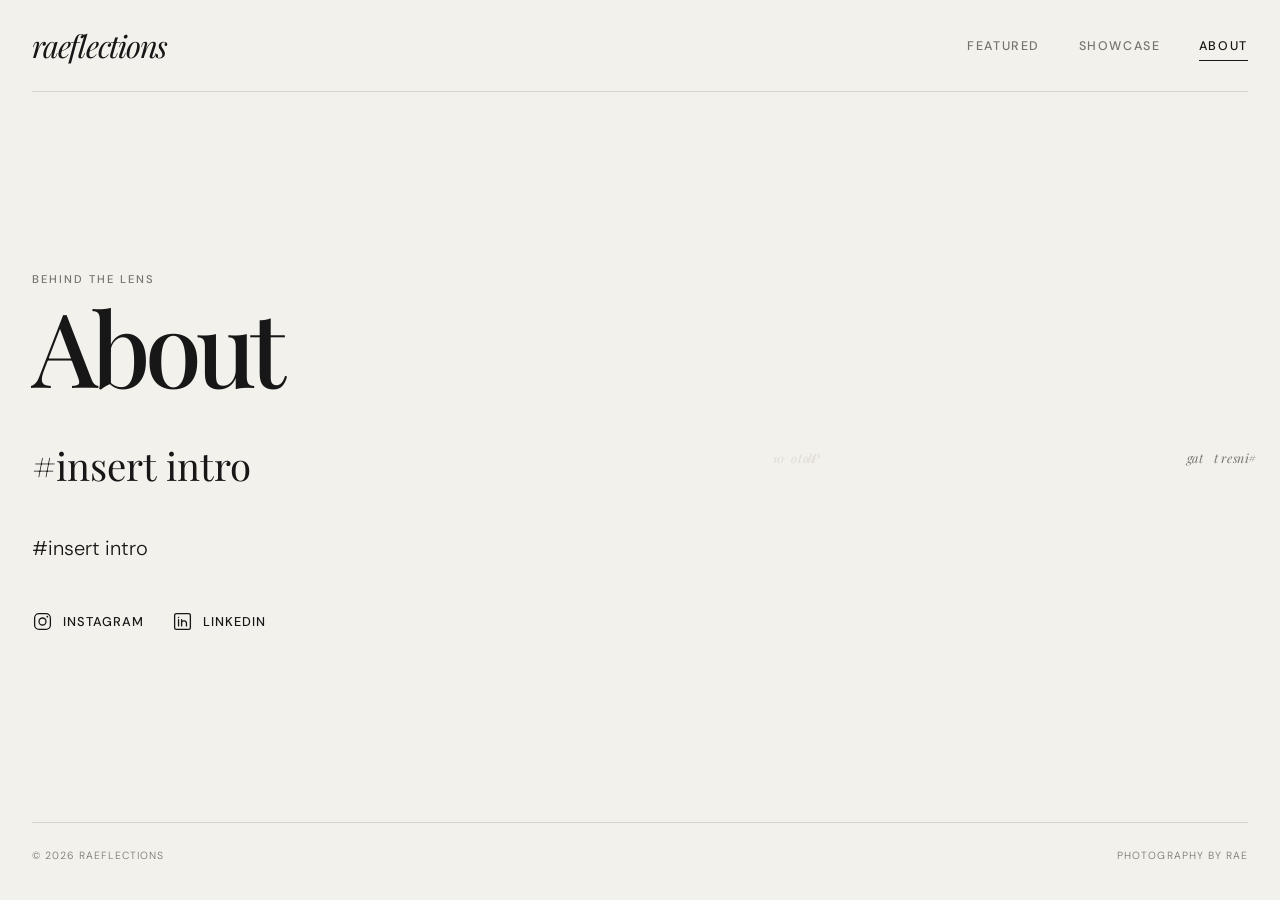
==== about.html @ 5648c1e4 "First commit" ====
<!DOCTYPE html>
<html lang="en">
<head>
  <meta charset="UTF-8">
  <meta name="viewport" content="width=device-width, initial-scale=1.0">
  <meta name="description" content="About the photographer behind raeflections">
  <title>raeflections — About</title>
  <link rel="stylesheet" href="css/style.css">
</head>
<body>
  <header class="site-header">
    <a class="brand" href="index.html">raeflections</a>
    <nav class="nav" aria-label="Main navigation">
      <a href="index.html">Featured</a>
      <a href="showcase.html">Showcase</a>
      <a class="active" href="about.html">About</a>
    </nav>
  </header>

  <main class="page about-page">
    <section class="about-copy">
      <p class="eyebrow">Behind the lens</p>
      <h1>About</h1>
      <p class="about-lead">
        #insert intro
      </p>
      <p>
        #insert intro
      </p>

      <div class="social-links">
        <a href="https://www.instagram.com/rae.flections?stkn=MWtrdWx0bXM1YjA1aQ==" target="_blank" rel="noopener noreferrer" aria-label="Instagram">
          <svg viewBox="0 0 24 24" aria-hidden="true">
            <rect x="3" y="3" width="18" height="18" rx="5"></rect>
            <circle cx="12" cy="12" r="4"></circle>
            <circle class="fill-dot" cx="17.5" cy="6.5" r="1"></circle>
          </svg>
          <span>Instagram</span>
        </a>

        <a href="https://www.linkedin.com/in/rae-en-hoo-a04315285?utm_source=share_via&utm_content=profile&utm_medium=member_ios" target="_blank" rel="noopener noreferrer" aria-label="LinkedIn">
          <svg viewBox="0 0 24 24" aria-hidden="true">
            <rect x="3" y="3" width="18" height="18" rx="2"></rect>
            <path d="M7.5 10v7M7.5 7.3v.1M11 17v-7m0 3c.7-2.4 5.5-2.6 5.5 1.1V17"></path>
          </svg>
          <span>LinkedIn</span>
        </a>
      </div>
    </section>

    <aside class="about-mark" aria-hidden="true">
      <figure class="photo-card">
        <button class="photo-button" type="button" data-full="images/featured/01.jpg" data-title="Photo 01" data-tags="#portrait #light">
          <img src="images/about/01.jpg" alt="About photograph 01" onerror="this.parentElement.classList.add('missing')">
          <span class="placeholder">01.jpg</span>
        </button>
        <figcaption><span>Photo 01</span><span class="tags">#insert tag</span></figcaption>
      </figure>
    </aside>
  </main>

  <footer><span>© <span id="year"></span> raeflections</span><span>photography by rae</span></footer>
  <script src="js/gallery.js"></script>
</body>
</html>
---- css/style.css ----
@import url('https://fonts.googleapis.com/css2?family=DM+Sans:wght@300;400;500&family=Playfair+Display:ital,wght@0,500;1,500&display=swap');

:root {
  --bg: #f3f1ec;
  --text: #171717;
  --muted: #77736d;
  --line: #d8d4cc;
  --card: #e6e2da;
  --max: 1500px;
}

* { box-sizing: border-box; }

html { scroll-behavior: smooth; }

body {
  margin: 0;
  background: var(--bg);
  color: var(--text);
  font-family: "DM Sans", Arial, sans-serif;
  font-weight: 300;
}

a { color: inherit; }

.site-header {
  width: min(calc(100% - 64px), var(--max));
  margin: 0 auto;
  min-height: 92px;
  display: flex;
  align-items: center;
  justify-content: space-between;
  border-bottom: 1px solid var(--line);
}

.brand {
  font-family: "Playfair Display", Georgia, serif;
  font-size: clamp(1.45rem, 2.4vw, 2rem);
  font-style: italic;
  text-decoration: none;
  letter-spacing: -0.04em;
}

.nav {
  display: flex;
  gap: clamp(18px, 3vw, 42px);
}

.nav a {
  position: relative;
  padding: 8px 0;
  color: var(--muted);
  font-size: .78rem;
  font-weight: 500;
  letter-spacing: .13em;
  text-decoration: none;
  text-transform: uppercase;
}

.nav a:hover,
.nav a.active { color: var(--text); }

.nav a.active::after {
  content: "";
  position: absolute;
  left: 0;
  right: 0;
  bottom: 1px;
  height: 1px;
  background: currentColor;
}

.page {
  width: min(calc(100% - 64px), var(--max));
  margin: 0 auto;
}

.intro {
  padding: clamp(60px, 8vw, 120px) 0 clamp(38px, 5vw, 70px);
}

.eyebrow {
  margin: 0 0 14px;
  color: var(--muted);
  font-size: .7rem;
  font-weight: 500;
  letter-spacing: .18em;
  text-transform: uppercase;
}

h1 {
  margin: 0;
  font-family: "Playfair Display", Georgia, serif;
  font-size: clamp(3.4rem, 8vw, 7.8rem);
  font-weight: 500;
  letter-spacing: -.055em;
  line-height: .9;
}

.intro-copy {
  margin: 25px 0 0;
  color: var(--muted);
  font-size: .95rem;
}

.featured-scroll {
  overflow-x: auto;
  padding-bottom: 18px;
  scrollbar-width: thin;
  scrollbar-color: var(--muted) transparent;
}

.featured-row {
  display: grid;
  gap: 20px;
  margin-bottom: 44px;
}

.featured-row-three {
  grid-template-columns: repeat(3, minmax(300px, 1fr));
  min-width: 980px;
}

.featured-row-four {
  grid-template-columns: repeat(4, minmax(250px, 1fr));
  min-width: 1100px;
}

.photo-card { margin: 0; }

.photo-button {
  position: relative;
  display: block;
  width: 100%;
  padding: 0;
  overflow: hidden;
  border: 0;
  background: var(--card);
  cursor: zoom-in;
}

.featured-row-three .photo-button { aspect-ratio: 4 / 3; }
.featured-row-four .photo-button { aspect-ratio: 4 / 3; }

.photo-button img {
  display: block;
  width: 100%;
  height: 100%;
  object-fit: cover;
  transition: transform .6s cubic-bezier(.2,.7,.2,1), opacity .2s;
}

.photo-button:hover img { transform: scale(1.018); }

.placeholder {
  display: none;
  position: absolute;
  inset: 0;
  place-items: center;
  color: var(--muted);
  font-family: "Playfair Display", Georgia, serif;
  font-size: 1.1rem;
  font-style: italic;
}

.photo-button.missing img { display: none; }
.photo-button.missing .placeholder { display: grid; }

figcaption {
  display: flex;
  justify-content: space-between;
  gap: 20px;
  padding-top: 12px;
  font-size: .78rem;
}

.tags {
  color: var(--muted);
  text-align: right;
}

.scroll-hint {
  margin: -20px 0 80px;
  color: var(--muted);
  font-size: .68rem;
  letter-spacing: .08em;
  text-transform: uppercase;
}

.works-grid {
  display: grid;
  grid-template-columns: repeat(2, minmax(0, 1fr));
  gap: 64px 24px;
  padding-bottom: 100px;
}

.work-card .photo-button { aspect-ratio: 3 / 2; }

.about-page {
  min-height: calc(100vh - 170px);
  display: grid;
  grid-template-columns: minmax(0, 700px) 1fr;
  gap: 80px;
  align-items: center;
  padding-top: 90px;
  padding-bottom: 100px;
}

.about-copy h1 { margin-bottom: 48px; }

.about-copy > p:not(.eyebrow) {
  max-width: 630px;
  font-size: clamp(1rem, 1.6vw, 1.25rem);
  line-height: 1.75;
}

.about-lead {
  font-family: "Playfair Display", Georgia, serif;
  font-size: clamp(1.6rem, 3vw, 2.5rem) !important;
  line-height: 1.35 !important;
}

.social-links {
  display: flex;
  gap: 28px;
  margin-top: 45px;
}

.social-links a {
  display: inline-flex;
  align-items: center;
  gap: 10px;
  font-size: .8rem;
  font-weight: 500;
  letter-spacing: .08em;
  text-decoration: none;
  text-transform: uppercase;
}

.social-links svg {
  width: 21px;
  height: 21px;
  fill: none;
  stroke: currentColor;
  stroke-linecap: round;
  stroke-linejoin: round;
  stroke-width: 1.5;
}

.social-links .fill-dot {
  fill: currentColor;
  stroke: none;
}

.about-mark {
  color: #dedad2;
  font-family: "Playfair Display", Georgia, serif;
  font-size: clamp(5rem, 11vw, 11rem);
  font-style: italic;
  letter-spacing: -.08em;
  line-height: .67;
  user-select: none;
}

.about-mark span { display: block; }

footer {
  width: min(calc(100% - 64px), var(--max));
  margin: 0 auto;
  padding: 26px 0 35px;
  display: flex;
  justify-content: space-between;
  border-top: 1px solid var(--line);
  color: var(--muted);
  font-size: .65rem;
  letter-spacing: .1em;
  text-transform: uppercase;
}

.lightbox {
  position: fixed;
  z-index: 100;
  inset: 0;
  display: none;
  align-items: center;
  justify-content: center;
  padding: 40px;
  background: rgba(16, 16, 16, .96);
  color: white;
}

.lightbox.open { display: flex; }

.lightbox-inner {
  max-width: 94vw;
  max-height: 90vh;
}

.lightbox img {
  display: block;
  max-width: 94vw;
  max-height: 82vh;
  object-fit: contain;
}

.lightbox-meta {
  display: flex;
  justify-content: space-between;
  gap: 30px;
  padding-top: 12px;
  color: #ccc;
  font-size: .75rem;
}

.lightbox-close {
  position: fixed;
  top: 20px;
  right: 26px;
  border: 0;
  background: transparent;
  color: white;
  font: 300 2.3rem/1 Arial, sans-serif;
  cursor: pointer;
}

@media (max-width: 700px) {
  .site-header,
  .page,
  footer { width: min(calc(100% - 36px), var(--max)); }

  .site-header {
    min-height: 76px;
    align-items: center;
  }

  .nav { gap: 14px; }
  .nav a { font-size: .65rem; }

  .intro { padding-top: 55px; }

  .featured-row-three {
    grid-template-columns: repeat(3, 76vw);
    min-width: max-content;
  }

  .featured-row-four {
    grid-template-columns: repeat(4, 68vw);
    min-width: max-content;
  }

  .works-grid {
    grid-template-columns: 1fr;
    gap: 46px;
  }

  .about-page {
    grid-template-columns: 1fr;
    gap: 45px;
    padding-top: 60px;
  }

  .about-mark { display: none; }

  .social-links {
    flex-direction: column;
    align-items: flex-start;
  }

  footer { gap: 20px; }
}
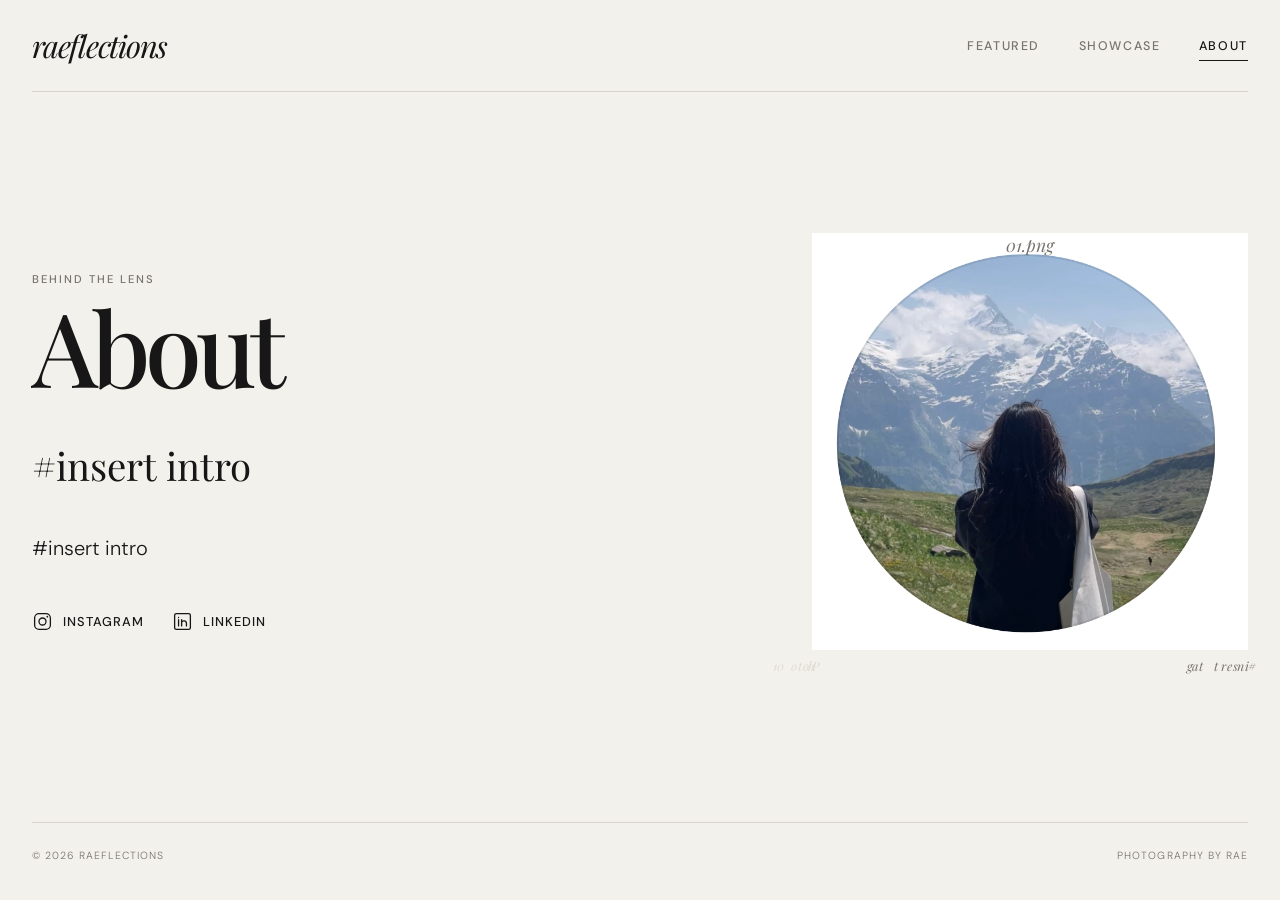
==== commit 841a6bf6: "3rd commit" ====
--- a/about.html
+++ b/about.html
@@ -50,9 +50,9 @@
 
     <aside class="about-mark" aria-hidden="true">
       <figure class="photo-card">
-        <button class="photo-button" type="button" data-full="images/featured/01.jpg" data-title="Photo 01" data-tags="#portrait #light">
-          <img src="images/about/01.jpg" alt="About photograph 01" onerror="this.parentElement.classList.add('missing')">
-          <span class="placeholder">01.jpg</span>
+        <button class="photo-button" type="button" data-full="images/featured/01.png" data-title="Photo 01" data-tags="#insert tag">
+          <img src="images/about/01.png" alt="About photograph 01" onerror="this.parentElement.classList.add('missing')">
+          <span class="placeholder">01.png</span>
         </button>
         <figcaption><span>Photo 01</span><span class="tags">#insert tag</span></figcaption>
       </figure>
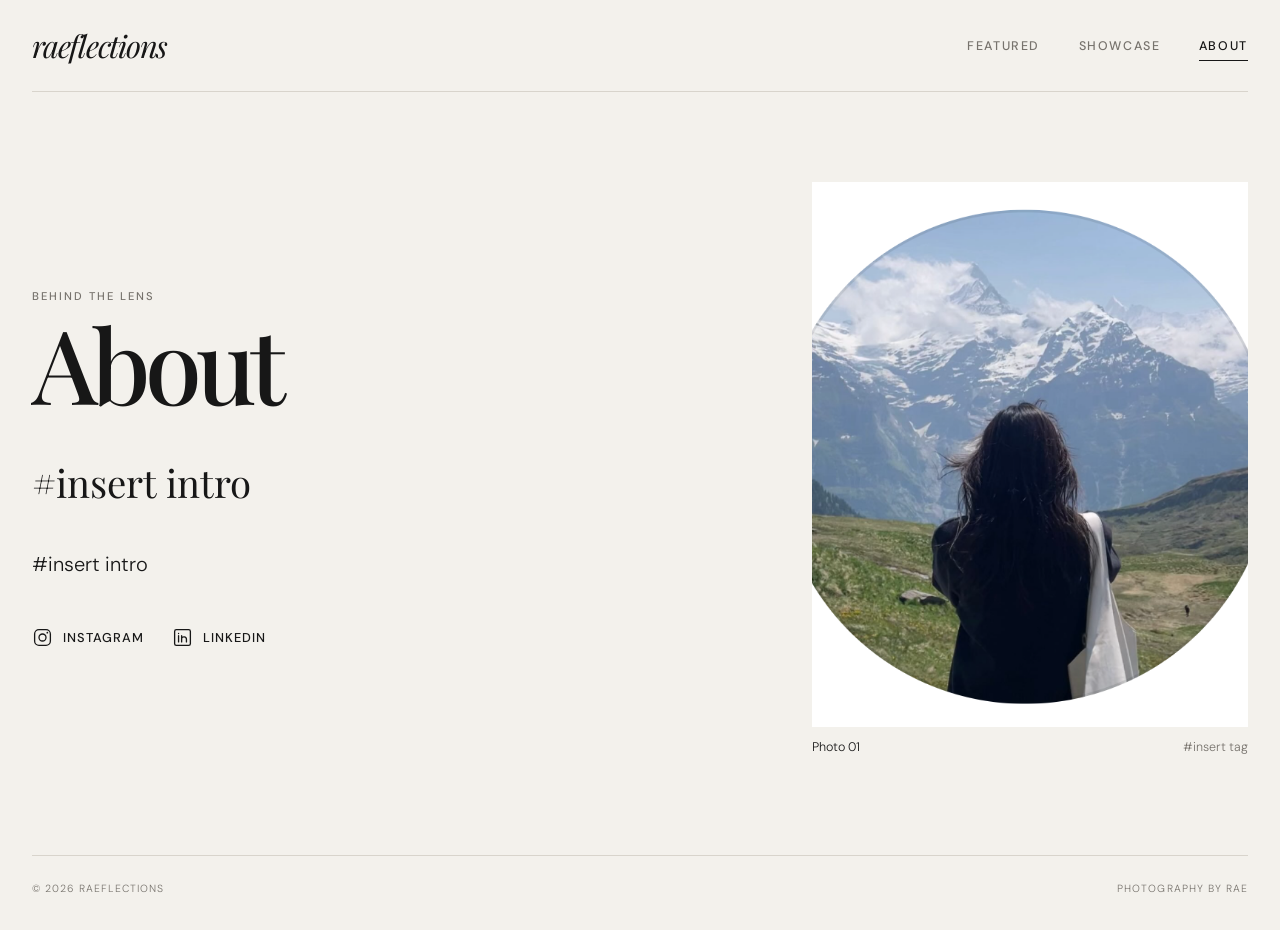
==== commit 8662fc68: "5th commit" ====
--- a/about.html
+++ b/about.html
@@ -48,13 +48,26 @@
       </div>
     </section>
 
-    <aside class="about-mark" aria-hidden="true">
+    <aside class="about-photo">
       <figure class="photo-card">
-        <button class="photo-button" type="button" data-full="images/featured/01.png" data-title="Photo 01" data-tags="#insert tag">
-          <img src="images/about/01.png" alt="About photograph 01" onerror="this.parentElement.classList.add('missing')">
-          <span class="placeholder">01.png</span>
+        <button
+          class="photo-button"
+          type="button"
+          data-full="images/about/01.png"
+          data-title="Photo 01"
+          data-tags="#insert tag"
+        >
+          <img
+            src="images/about/01.png"
+            alt="About photograph 01"
+            onerror="this.parentElement.classList.add('missing')"
+          >
         </button>
-        <figcaption><span>Photo 01</span><span class="tags">#insert tag</span></figcaption>
+
+        <figcaption>
+          <span>Photo 01</span>
+          <span class="tags">#insert tag</span>
+        </figcaption>
       </figure>
     </aside>
   </main>
--- a/css/style.css
+++ b/css/style.css
@@ -252,17 +252,19 @@
   stroke: none;
 }
 
-.about-mark {
-  color: #dedad2;
-  font-family: "Playfair Display", Georgia, serif;
-  font-size: clamp(5rem, 11vw, 11rem);
-  font-style: italic;
-  letter-spacing: -.08em;
-  line-height: .67;
-  user-select: none;
-}
-
-.about-mark span { display: block; }
+.about-photo {
+  width: 100%;
+}
+
+.about-photo .photo-button {
+  aspect-ratio: 4 / 5;
+}
+
+.about-photo img {
+  width: 100%;
+  height: 100%;
+  object-fit: cover;
+}
 
 footer {
   width: min(calc(100% - 64px), var(--max));
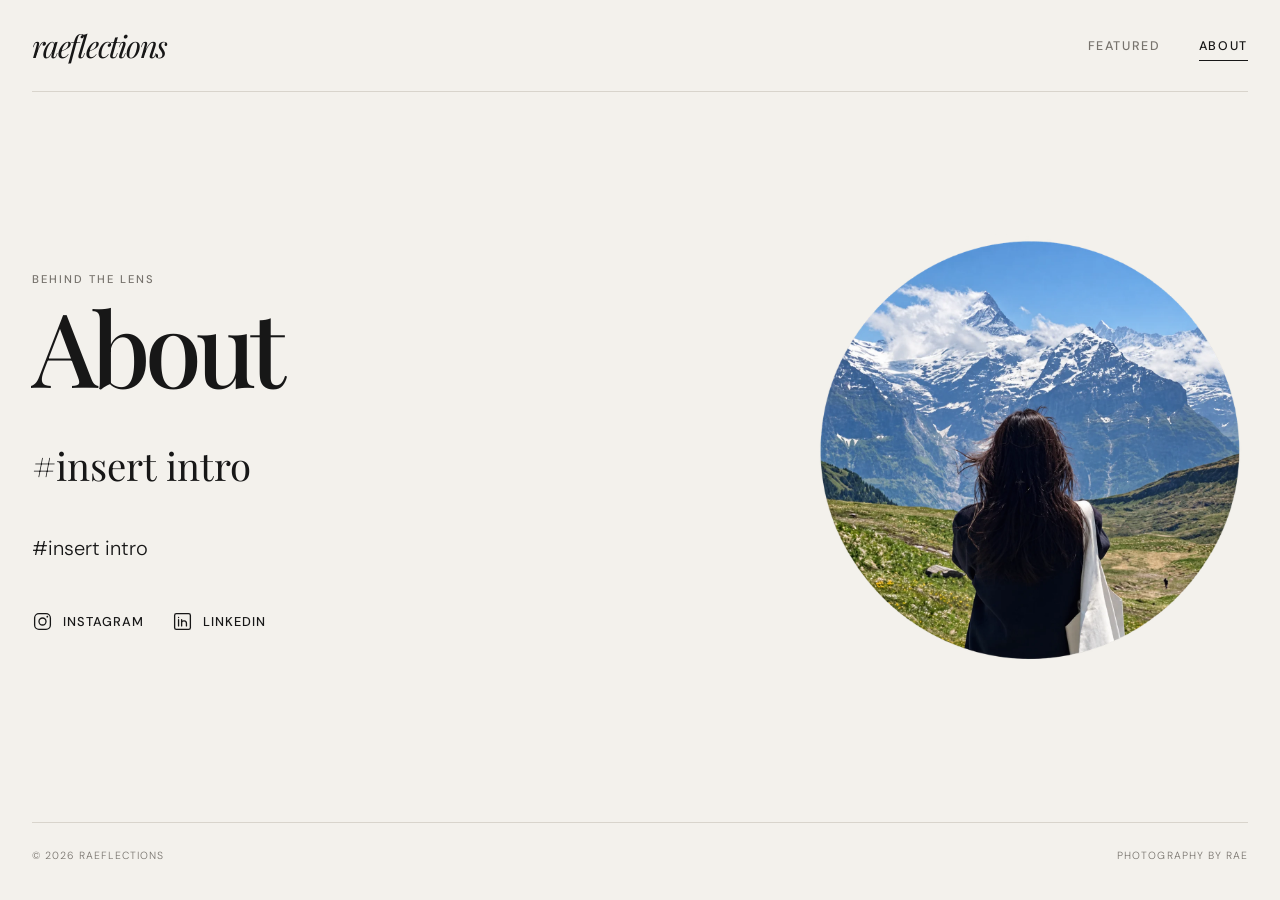
==== commit 2939e009: "improved photo loading and css" ====
--- a/about.html
+++ b/about.html
@@ -12,7 +12,6 @@
     <a class="brand" href="index.html">raeflections</a>
     <nav class="nav" aria-label="Main navigation">
       <a href="index.html">Featured</a>
-      <a href="showcase.html">Showcase</a>
       <a class="active" href="about.html">About</a>
     </nav>
   </header>
@@ -49,26 +48,13 @@
     </section>
 
     <aside class="about-photo">
-      <figure class="photo-card">
-        <button
-          class="photo-button"
-          type="button"
-          data-full="images/about/01.png"
-          data-title="Photo 01"
-          data-tags="#insert tag"
-        >
-          <img
-            src="images/about/01.png"
-            alt="About photograph 01"
-            onerror="this.parentElement.classList.add('missing')"
-          >
-        </button>
-
-        <figcaption>
-          <span>Photo 01</span>
-          <span class="tags">#insert tag</span>
-        </figcaption>
-      </figure>
+      <img
+        src="images/about/01.webp"
+        alt="About Rae"
+        class="about-profile-image"
+        fetchpriority="high"
+        decoding="async"
+      >
     </aside>
   </main>
 
--- a/css/style.css
+++ b/css/style.css
@@ -1,372 +1,98 @@
-@import url('https://fonts.googleapis.com/css2?family=DM+Sans:wght@300;400;500&family=Playfair+Display:ital,wght@0,500;1,500&display=swap');
+@import url('https://fonts.googleapis.com/css2?family=DM+Sans:wght@300;400;500;600&family=Playfair+Display:ital,wght@0,500;1,500&display=swap');
 
-:root {
-  --bg: #f3f1ec;
-  --text: #171717;
-  --muted: #77736d;
-  --line: #d8d4cc;
-  --card: #e6e2da;
-  --max: 1500px;
+:root { --bg:#f3f1ec; --text:#171717; --muted:#77736d; --line:#d8d4cc; --card:#e6e2da; --max:1500px; }
+* { box-sizing:border-box; }
+html { scroll-behavior:smooth; }
+body { margin:0; background:var(--bg); color:var(--text); font-family:"DM Sans",Arial,sans-serif; font-weight:300; }
+a { color:inherit; }
+.site-header,.page,footer { width:min(calc(100% - 64px),var(--max)); margin-inline:auto; }
+.site-header { min-height:92px; display:flex; align-items:center; justify-content:space-between; border-bottom:1px solid var(--line); }
+.brand { font-family:"Playfair Display",Georgia,serif; font-size:clamp(1.45rem,2.4vw,2rem); font-style:italic; letter-spacing:-.04em; text-decoration:none; }
+.nav { display:flex; gap:clamp(18px,3vw,42px); }
+.nav a { position:relative; padding:8px 0; color:var(--muted); font-size:.78rem; font-weight:500; letter-spacing:.13em; text-decoration:none; text-transform:uppercase; }
+.nav a:hover,.nav a.active { color:var(--text); }
+.nav a.active::after { content:""; position:absolute; left:0; right:0; bottom:1px; height:1px; background:currentColor; }
+
+/* Featured intro */
+.featured-profile { display: grid; grid-template-columns: repeat(3, minmax(0, 1fr)); gap: 20px; align-items: start; padding: clamp(55px, 7vw, 95px) 0 60px; }
+.featured-profile-left { grid-column: 1 / 3; min-width: 0; }
+.bio { max-width:850px; margin:0; line-height:1.65; overflow-wrap:anywhere; }
+.featured-profile .social-links { margin-top:34px; }
+.featured-skills { grid-column: 3; width: 100%; min-width: 0; padding: 0; margin: 0; }
+.skill-header { margin-bottom:20px; font-weight:600; letter-spacing:.12em;}
+.skill { margin-bottom:24px; }
+.skill-info { display:flex; justify-content:space-between; gap:20px; margin-bottom:10px; font-size:.7rem; font-weight:500; letter-spacing:.1em; text-transform:uppercase; }
+.skill-percent { color:var(--muted); }
+.skill-bar { width:100%; height:5px; overflow:hidden; background:var(--line);}
+.skill-progress { width:0; height:100%; background:var(--muted); transition:width 1s ease; }
+
+/* Featured work */
+.featured-scroll { overflow-x:auto; padding-bottom:18px; scrollbar-width:thin; scrollbar-color:var(--muted) transparent; }
+.featured-row { display:grid; gap:20px; margin-bottom:44px; }
+.featured-row-three { grid-template-columns:repeat(3,minmax(300px,1fr)); min-width:980px; }
+.featured-row-four { grid-template-columns:repeat(4,minmax(250px,1fr)); min-width:1100px; }
+.photo-card { margin:0; }
+.photo-link { position:relative; display:block; width:100%; aspect-ratio:4/3; overflow:hidden; background:var(--card); text-decoration:none; }
+.photo-link img { display:block; width:100%; height:100%; object-fit:cover; transition:transform .45s ease,filter .45s ease; }
+.photo-overlay { position:absolute; inset:0; display:flex; flex-direction:column; align-items:center; justify-content:center; gap:8px; padding:24px; background:rgba(0,0,0,.52); color:#fff; text-align:center; opacity:0; transition:opacity .3s ease; }
+.photo-link:hover .photo-overlay,.photo-link:focus-visible .photo-overlay { opacity:1; }
+.photo-link:hover img { transform:scale(1.02); filter:brightness(.78); }
+.photo-overlay-title { max-width:90%; font-size:clamp(.9rem,1.3vw,1.2rem); font-weight:600; letter-spacing:.08em; text-transform:uppercase; }
+.photo-overlay-copy { font-size:.72rem; letter-spacing:.1em; text-transform:uppercase; }
+.photo-placeholder { display:grid; place-items:center; color:var(--muted); }
+.placeholder { font-family:"Playfair Display",Georgia,serif; font-style:italic; }
+figcaption { display:flex; justify-content:flex-end; padding-top:12px; font-size:.78rem; }
+.tags { color:var(--muted); text-align:right; }
+
+/* About */
+.eyebrow { margin:0 0 14px; color:var(--muted); font-size:.7rem; font-weight:500; letter-spacing:.18em; text-transform:uppercase; }
+h1 { margin:0; font-family:"Playfair Display",Georgia,serif; font-size:clamp(3.4rem,8vw,7.8rem); font-weight:500; letter-spacing:-.055em; line-height:.9; }
+.about-page { min-height:calc(100vh - 170px); display:grid; grid-template-columns:minmax(0,700px) 1fr; gap:80px; align-items:center; padding:90px 0 100px; }
+.about-copy h1 { margin-bottom:48px; }
+.about-copy>p:not(.eyebrow) { max-width:630px; font-size:clamp(1rem,1.6vw,1.25rem); line-height:1.75; }
+.about-lead { font-family:"Playfair Display",Georgia,serif; font-size:clamp(1.6rem,3vw,2.5rem)!important; line-height:1.35!important; }
+.about-photo { display:flex; align-items:center; justify-content:center; }
+.about-profile-image { display:block; width:min(100%,550px); height:auto; }
+
+/* Social links */
+.social-links { display:flex; flex-wrap:wrap; gap:20px 28px; margin-top:45px; }
+.social-links a { display:inline-flex; align-items:center; gap:10px; font-size:.8rem; font-weight:500; letter-spacing:.08em; text-decoration:none; text-transform:uppercase; }
+.social-links svg { width:21px; height:21px; fill:none; stroke:currentColor; stroke-linecap:round; stroke-linejoin:round; stroke-width:1.5; }
+.social-links .fill-dot { fill:currentColor; stroke:none; }
+
+/* Individual project pages */
+.project-page { padding:70px 0 110px; }
+.project-heading { margin-bottom:60px; text-align:center; }
+.project-heading h1 { font-family:"DM Sans",Arial,sans-serif; font-size:clamp(1.7rem,3vw,2.6rem); font-weight:600; letter-spacing:-.03em; line-height:1.15; }
+.project-layout { display:grid; grid-template-columns:minmax(0,2fr) minmax(280px,.85fr); gap:clamp(40px,5vw,80px); align-items:start; }
+.project-gallery { display:grid; gap:24px; }
+.project-image { display:block; width:100%; height:auto; background:var(--card); }
+.project-image.missing { min-height:420px; object-fit:contain; }
+.project-description { position:sticky; top:35px; }
+.project-meta { margin:0 0 28px; }
+.project-meta dt { margin-top:22px; font-size:.72rem; font-weight:600; letter-spacing:.08em; text-transform:uppercase; }
+.project-meta dd { margin:6px 0 0; color:var(--muted); line-height:1.65; }
+.project-copy { margin-top:34px; line-height:1.7; }
+.project-note { margin-top:30px; color:var(--muted); font-size:.75rem; line-height:1.6; }
+.project-video { display: block; width: 100%; height: auto; object-fit: contain; }
+
+footer { padding:26px 0 35px; display:flex; justify-content:space-between; border-top:1px solid var(--line); color:var(--muted); font-size:.65rem; letter-spacing:.1em; text-transform:uppercase; }
+
+@media (max-width:800px) {
+  .featured-profile,.project-layout { grid-template-columns:1fr; gap:45px; }
+  .featured-skills { max-width:520px; }
+  .project-description { position:static; }
 }
-
-* { box-sizing: border-box; }
-
-html { scroll-behavior: smooth; }
-
-body {
-  margin: 0;
-  background: var(--bg);
-  color: var(--text);
-  font-family: "DM Sans", Arial, sans-serif;
-  font-weight: 300;
+@media (max-width:700px) {
+  .site-header,.page,footer { width:min(calc(100% - 36px),var(--max)); }
+  .site-header { min-height:76px; }
+  .nav { gap:14px; }
+  .nav a { font-size:.65rem; }
+  .featured-row-three { grid-template-columns:repeat(3,76vw); min-width:max-content; }
+  .featured-row-four { grid-template-columns:repeat(4,68vw); min-width:max-content; }
+  .about-page { grid-template-columns:1fr; gap:45px; padding-top:60px; }
+  .social-links { flex-direction:column; align-items:flex-start; }
+  .project-page { padding-top:50px; }
+  .project-heading { margin-bottom:40px; text-align:left; }
+  footer { gap:20px; }
 }
-
-a { color: inherit; }
-
-.site-header {
-  width: min(calc(100% - 64px), var(--max));
-  margin: 0 auto;
-  min-height: 92px;
-  display: flex;
-  align-items: center;
-  justify-content: space-between;
-  border-bottom: 1px solid var(--line);
-}
-
-.brand {
-  font-family: "Playfair Display", Georgia, serif;
-  font-size: clamp(1.45rem, 2.4vw, 2rem);
-  font-style: italic;
-  text-decoration: none;
-  letter-spacing: -0.04em;
-}
-
-.nav {
-  display: flex;
-  gap: clamp(18px, 3vw, 42px);
-}
-
-.nav a {
-  position: relative;
-  padding: 8px 0;
-  color: var(--muted);
-  font-size: .78rem;
-  font-weight: 500;
-  letter-spacing: .13em;
-  text-decoration: none;
-  text-transform: uppercase;
-}
-
-.nav a:hover,
-.nav a.active { color: var(--text); }
-
-.nav a.active::after {
-  content: "";
-  position: absolute;
-  left: 0;
-  right: 0;
-  bottom: 1px;
-  height: 1px;
-  background: currentColor;
-}
-
-.page {
-  width: min(calc(100% - 64px), var(--max));
-  margin: 0 auto;
-}
-
-.intro {
-  padding: clamp(60px, 8vw, 120px) 0 clamp(38px, 5vw, 70px);
-}
-
-.eyebrow {
-  margin: 0 0 14px;
-  color: var(--muted);
-  font-size: .7rem;
-  font-weight: 500;
-  letter-spacing: .18em;
-  text-transform: uppercase;
-}
-
-h1 {
-  margin: 0;
-  font-family: "Playfair Display", Georgia, serif;
-  font-size: clamp(3.4rem, 8vw, 7.8rem);
-  font-weight: 500;
-  letter-spacing: -.055em;
-  line-height: .9;
-}
-
-.intro-copy {
-  margin: 25px 0 0;
-  color: var(--muted);
-  font-size: .95rem;
-}
-
-.featured-scroll {
-  overflow-x: auto;
-  padding-bottom: 18px;
-  scrollbar-width: thin;
-  scrollbar-color: var(--muted) transparent;
-}
-
-.featured-row {
-  display: grid;
-  gap: 20px;
-  margin-bottom: 44px;
-}
-
-.featured-row-three {
-  grid-template-columns: repeat(3, minmax(300px, 1fr));
-  min-width: 980px;
-}
-
-.featured-row-four {
-  grid-template-columns: repeat(4, minmax(250px, 1fr));
-  min-width: 1100px;
-}
-
-.photo-card { margin: 0; }
-
-.photo-button {
-  position: relative;
-  display: block;
-  width: 100%;
-  padding: 0;
-  overflow: hidden;
-  border: 0;
-  background: var(--card);
-  cursor: zoom-in;
-}
-
-.featured-row-three .photo-button { aspect-ratio: 4 / 3; }
-.featured-row-four .photo-button { aspect-ratio: 4 / 3; }
-
-.photo-button img {
-  display: block;
-  width: 100%;
-  height: 100%;
-  object-fit: cover;
-  transition: transform .6s cubic-bezier(.2,.7,.2,1), opacity .2s;
-}
-
-.photo-button:hover img { transform: scale(1.018); }
-
-.placeholder {
-  display: none;
-  position: absolute;
-  inset: 0;
-  place-items: center;
-  color: var(--muted);
-  font-family: "Playfair Display", Georgia, serif;
-  font-size: 1.1rem;
-  font-style: italic;
-}
-
-.photo-button.missing img { display: none; }
-.photo-button.missing .placeholder { display: grid; }
-
-figcaption {
-  display: flex;
-  justify-content: space-between;
-  gap: 20px;
-  padding-top: 12px;
-  font-size: .78rem;
-}
-
-.tags {
-  color: var(--muted);
-  text-align: right;
-}
-
-.scroll-hint {
-  margin: -20px 0 80px;
-  color: var(--muted);
-  font-size: .68rem;
-  letter-spacing: .08em;
-  text-transform: uppercase;
-}
-
-.works-grid {
-  display: grid;
-  grid-template-columns: repeat(2, minmax(0, 1fr));
-  gap: 64px 24px;
-  padding-bottom: 100px;
-}
-
-.work-card .photo-button { aspect-ratio: 3 / 2; }
-
-.about-page {
-  min-height: calc(100vh - 170px);
-  display: grid;
-  grid-template-columns: minmax(0, 700px) 1fr;
-  gap: 80px;
-  align-items: center;
-  padding-top: 90px;
-  padding-bottom: 100px;
-}
-
-.about-copy h1 { margin-bottom: 48px; }
-
-.about-copy > p:not(.eyebrow) {
-  max-width: 630px;
-  font-size: clamp(1rem, 1.6vw, 1.25rem);
-  line-height: 1.75;
-}
-
-.about-lead {
-  font-family: "Playfair Display", Georgia, serif;
-  font-size: clamp(1.6rem, 3vw, 2.5rem) !important;
-  line-height: 1.35 !important;
-}
-
-.social-links {
-  display: flex;
-  gap: 28px;
-  margin-top: 45px;
-}
-
-.social-links a {
-  display: inline-flex;
-  align-items: center;
-  gap: 10px;
-  font-size: .8rem;
-  font-weight: 500;
-  letter-spacing: .08em;
-  text-decoration: none;
-  text-transform: uppercase;
-}
-
-.social-links svg {
-  width: 21px;
-  height: 21px;
-  fill: none;
-  stroke: currentColor;
-  stroke-linecap: round;
-  stroke-linejoin: round;
-  stroke-width: 1.5;
-}
-
-.social-links .fill-dot {
-  fill: currentColor;
-  stroke: none;
-}
-
-.about-photo {
-  width: 100%;
-}
-
-.about-photo .photo-button {
-  aspect-ratio: 4 / 5;
-}
-
-.about-photo img {
-  width: 100%;
-  height: 100%;
-  object-fit: cover;
-}
-
-footer {
-  width: min(calc(100% - 64px), var(--max));
-  margin: 0 auto;
-  padding: 26px 0 35px;
-  display: flex;
-  justify-content: space-between;
-  border-top: 1px solid var(--line);
-  color: var(--muted);
-  font-size: .65rem;
-  letter-spacing: .1em;
-  text-transform: uppercase;
-}
-
-.lightbox {
-  position: fixed;
-  z-index: 100;
-  inset: 0;
-  display: none;
-  align-items: center;
-  justify-content: center;
-  padding: 40px;
-  background: rgba(16, 16, 16, .96);
-  color: white;
-}
-
-.lightbox.open { display: flex; }
-
-.lightbox-inner {
-  max-width: 94vw;
-  max-height: 90vh;
-}
-
-.lightbox img {
-  display: block;
-  max-width: 94vw;
-  max-height: 82vh;
-  object-fit: contain;
-}
-
-.lightbox-meta {
-  display: flex;
-  justify-content: space-between;
-  gap: 30px;
-  padding-top: 12px;
-  color: #ccc;
-  font-size: .75rem;
-}
-
-.lightbox-close {
-  position: fixed;
-  top: 20px;
-  right: 26px;
-  border: 0;
-  background: transparent;
-  color: white;
-  font: 300 2.3rem/1 Arial, sans-serif;
-  cursor: pointer;
-}
-
-@media (max-width: 700px) {
-  .site-header,
-  .page,
-  footer { width: min(calc(100% - 36px), var(--max)); }
-
-  .site-header {
-    min-height: 76px;
-    align-items: center;
-  }
-
-  .nav { gap: 14px; }
-  .nav a { font-size: .65rem; }
-
-  .intro { padding-top: 55px; }
-
-  .featured-row-three {
-    grid-template-columns: repeat(3, 76vw);
-    min-width: max-content;
-  }
-
-  .featured-row-four {
-    grid-template-columns: repeat(4, 68vw);
-    min-width: max-content;
-  }
-
-  .works-grid {
-    grid-template-columns: 1fr;
-    gap: 46px;
-  }
-
-  .about-page {
-    grid-template-columns: 1fr;
-    gap: 45px;
-    padding-top: 60px;
-  }
-
-  .about-mark { display: none; }
-
-  .social-links {
-    flex-direction: column;
-    align-items: flex-start;
-  }
-
-  footer { gap: 20px; }
-}
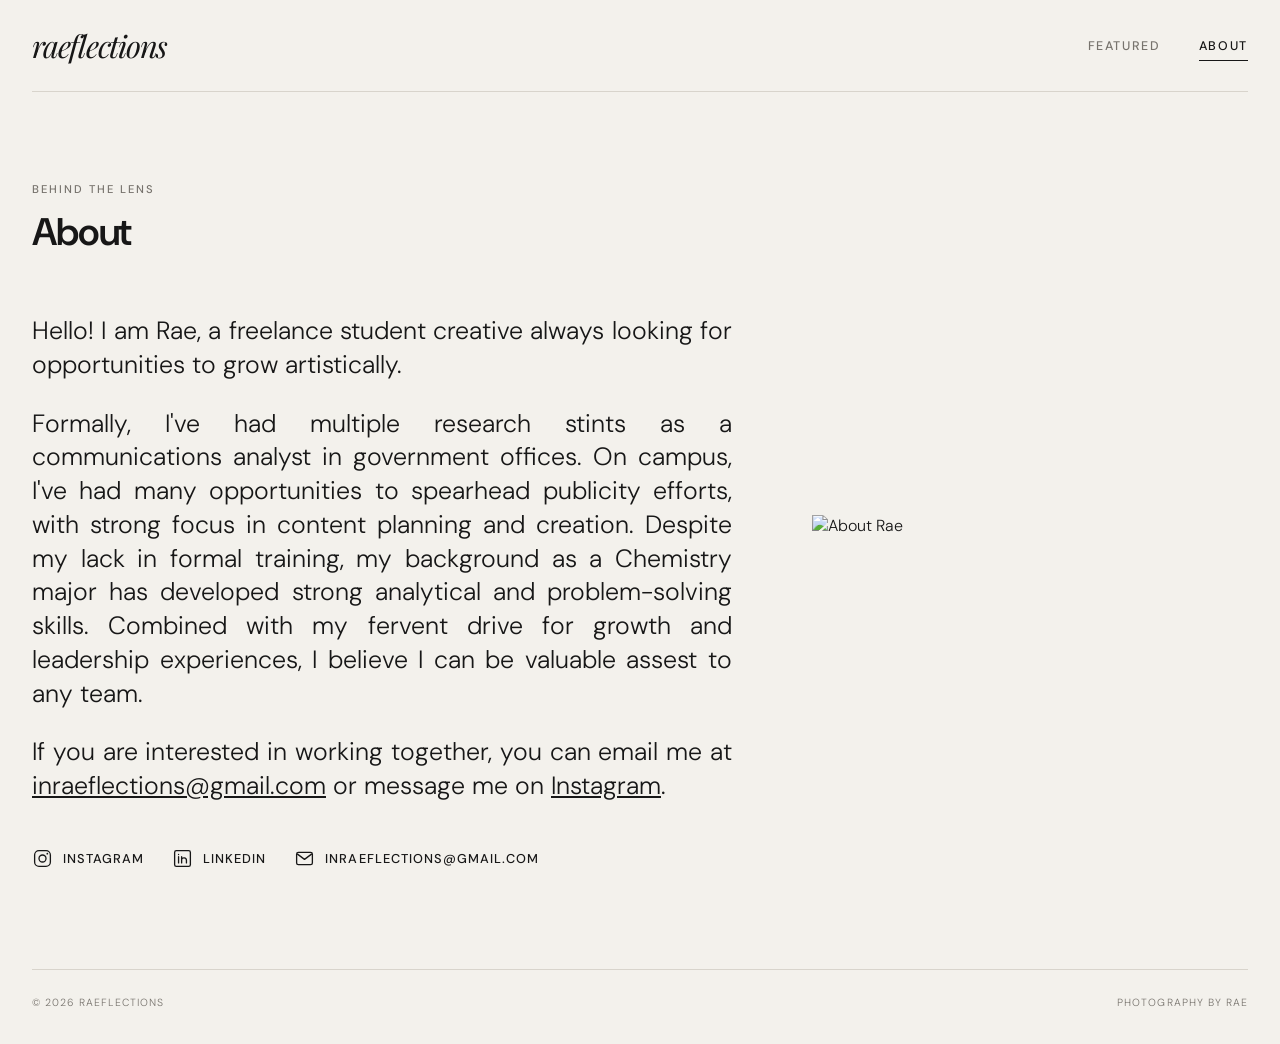
==== commit 5be0894a: "update portfolio" ====
--- a/about.html
+++ b/about.html
@@ -19,13 +19,18 @@
   <main class="page about-page">
     <section class="about-copy">
       <p class="eyebrow">Behind the lens</p>
-      <h1>About</h1>
-      <p class="about-lead">
-        #insert intro
-      </p>
-      <p>
-        #insert intro
-      </p>
+      <header class="project-heading" style="text-align: left;"><h1>About</h1></header>
+      <div class="justify-center about-lead">
+        <p>
+          Hello! I am Rae, a freelance student creative always looking for opportunities to grow artistically.
+        </p>
+        <p>
+          Formally, I've had multiple research stints as a communications analyst in government offices. On campus, I've had many opportunities to spearhead publicity efforts, with strong focus in content planning and creation. Despite my lack in formal training, my background as a Chemistry major has developed strong analytical and problem-solving skills. Combined with my fervent drive for growth and leadership experiences, I believe I can be valuable assest to any team.
+        </p>
+        <p>
+          If you are interested in working together, you can email me at <a href="mailto:inraeflections@gmail.com" aria-label="Email">inraeflections@gmail.com</a> or message me on <a href="https://www.instagram.com/rae.flections?stkn=MWtrdWx0bXM1YjA1aQ==" target="_blank" rel="noopener noreferrer" aria-label="Instagram"> Instagram</a>. 
+        </p>
+      </div>
 
       <div class="social-links">
         <a href="https://www.instagram.com/rae.flections?stkn=MWtrdWx0bXM1YjA1aQ==" target="_blank" rel="noopener noreferrer" aria-label="Instagram">
@@ -43,6 +48,17 @@
             <path d="M7.5 10v7M7.5 7.3v.1M11 17v-7m0 3c.7-2.4 5.5-2.6 5.5 1.1V17"></path>
           </svg>
           <span>LinkedIn</span>
+        </a>
+
+        <a
+          href="mailto:inraeflections@gmail.com"
+          aria-label="Email"
+        >
+          <svg viewBox="0 0 24 24" aria-hidden="true">
+            <rect x="3" y="5" width="18" height="14" rx="2"></rect>
+            <path d="M4 7l8 6 8-6"></path>
+          </svg>
+          <span>inraeflections@gmail.com</span>
         </a>
       </div>
     </section>
--- a/css/style.css
+++ b/css/style.css
@@ -12,6 +12,7 @@
 .nav a { position:relative; padding:8px 0; color:var(--muted); font-size:.78rem; font-weight:500; letter-spacing:.13em; text-decoration:none; text-transform:uppercase; }
 .nav a:hover,.nav a.active { color:var(--text); }
 .nav a.active::after { content:""; position:absolute; left:0; right:0; bottom:1px; height:1px; background:currentColor; }
+.justify-center {text-align: justify; text-justify: inter-word; }
 
 /* Featured intro */
 .featured-profile { display: grid; grid-template-columns: repeat(3, minmax(0, 1fr)); gap: 20px; align-items: start; padding: clamp(55px, 7vw, 95px) 0 60px; }
@@ -42,7 +43,7 @@
 .photo-placeholder { display:grid; place-items:center; color:var(--muted); }
 .placeholder { font-family:"Playfair Display",Georgia,serif; font-style:italic; }
 figcaption { display:flex; justify-content:flex-end; padding-top:12px; font-size:.78rem; }
-.tags { color:var(--muted); text-align:right; }
+.tags { color:var(--muted); text-align:right; font-size: 15px; }
 
 /* About */
 .eyebrow { margin:0 0 14px; color:var(--muted); font-size:.7rem; font-weight:500; letter-spacing:.18em; text-transform:uppercase; }
@@ -50,7 +51,7 @@
 .about-page { min-height:calc(100vh - 170px); display:grid; grid-template-columns:minmax(0,700px) 1fr; gap:80px; align-items:center; padding:90px 0 100px; }
 .about-copy h1 { margin-bottom:48px; }
 .about-copy>p:not(.eyebrow) { max-width:630px; font-size:clamp(1rem,1.6vw,1.25rem); line-height:1.75; }
-.about-lead { font-family:"Playfair Display",Georgia,serif; font-size:clamp(1.6rem,3vw,2.5rem)!important; line-height:1.35!important; }
+.about-lead { font-size: 25px; line-height:1.35; }
 .about-photo { display:flex; align-items:center; justify-content:center; }
 .about-profile-image { display:block; width:min(100%,550px); height:auto; }
 
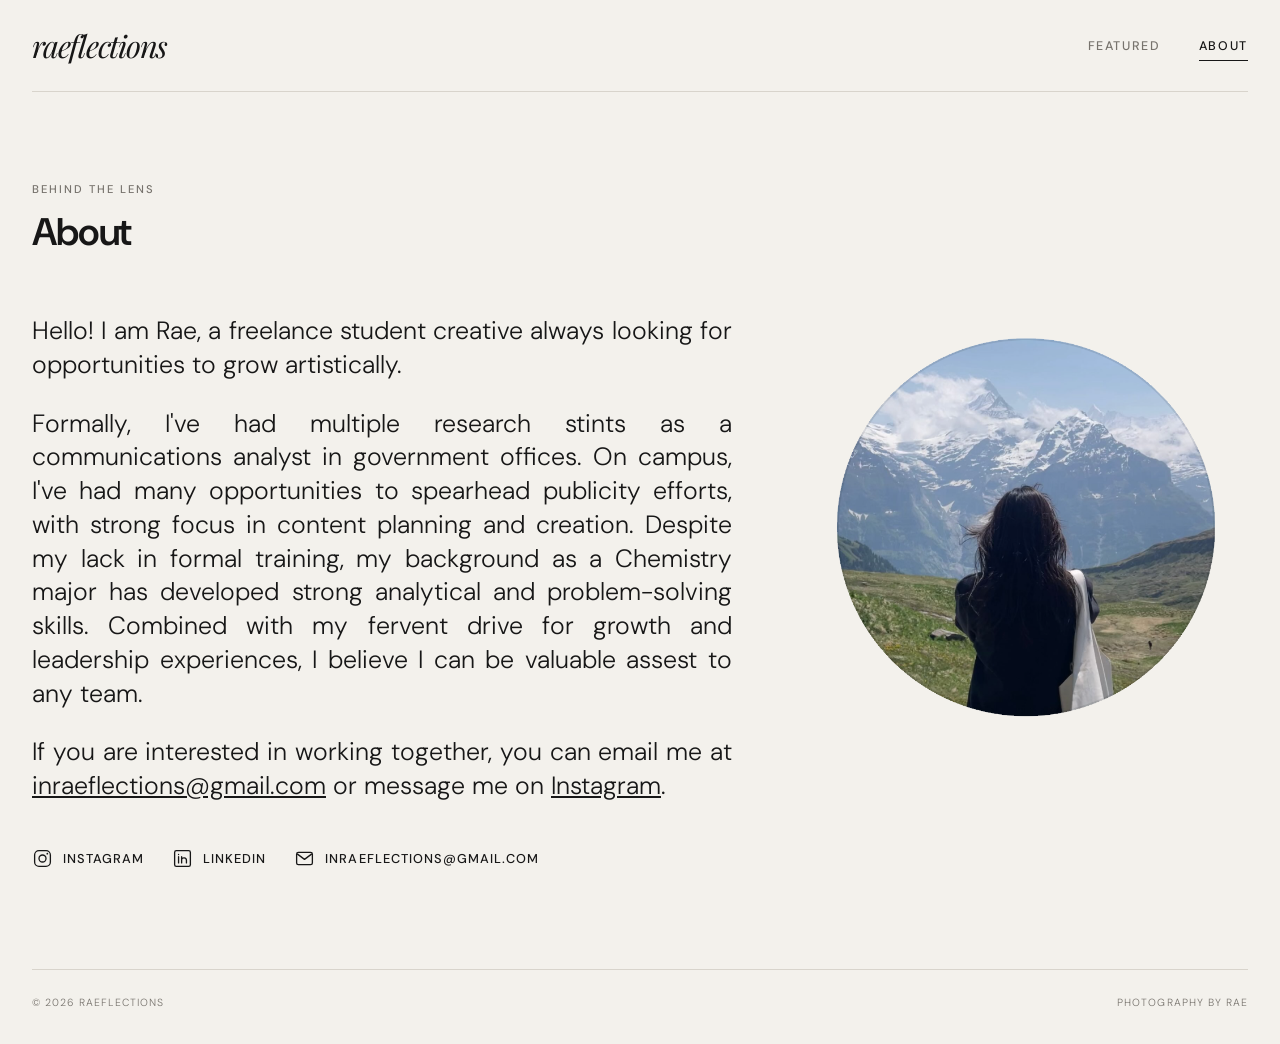
==== commit ceca43b2: "change about photo" ====
--- a/about.html
+++ b/about.html
@@ -65,7 +65,7 @@
 
     <aside class="about-photo">
       <img
-        src="images/about/01.webp"
+        src="images/about/01.png"
         alt="About Rae"
         class="about-profile-image"
         fetchpriority="high"
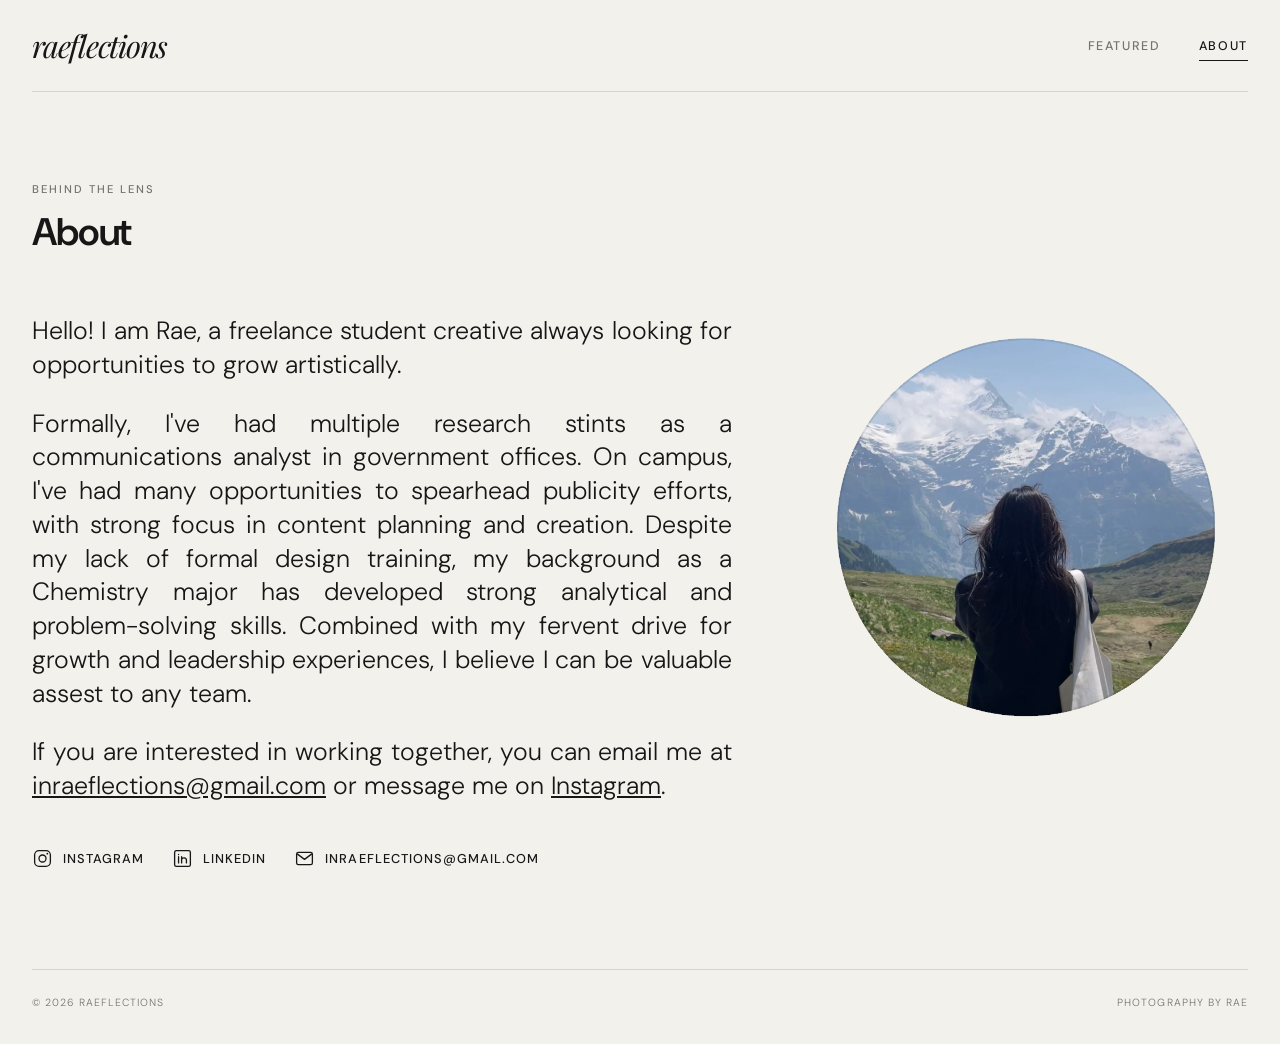
==== commit d028f845: "hello world" ====
--- a/about.html
+++ b/about.html
@@ -25,7 +25,7 @@
           Hello! I am Rae, a freelance student creative always looking for opportunities to grow artistically.
         </p>
         <p>
-          Formally, I've had multiple research stints as a communications analyst in government offices. On campus, I've had many opportunities to spearhead publicity efforts, with strong focus in content planning and creation. Despite my lack in formal training, my background as a Chemistry major has developed strong analytical and problem-solving skills. Combined with my fervent drive for growth and leadership experiences, I believe I can be valuable assest to any team.
+          Formally, I've had multiple research stints as a communications analyst in government offices. On campus, I've had many opportunities to spearhead publicity efforts, with strong focus in content planning and creation. Despite my lack of formal design training, my background as a Chemistry major has developed strong analytical and problem-solving skills. Combined with my fervent drive for growth and leadership experiences, I believe I can be valuable assest to any team.
         </p>
         <p>
           If you are interested in working together, you can email me at <a href="mailto:inraeflections@gmail.com" aria-label="Email">inraeflections@gmail.com</a> or message me on <a href="https://www.instagram.com/rae.flections?stkn=MWtrdWx0bXM1YjA1aQ==" target="_blank" rel="noopener noreferrer" aria-label="Instagram"> Instagram</a>. 
--- a/css/style.css
+++ b/css/style.css
@@ -51,7 +51,7 @@
 .about-page { min-height:calc(100vh - 170px); display:grid; grid-template-columns:minmax(0,700px) 1fr; gap:80px; align-items:center; padding:90px 0 100px; }
 .about-copy h1 { margin-bottom:48px; }
 .about-copy>p:not(.eyebrow) { max-width:630px; font-size:clamp(1rem,1.6vw,1.25rem); line-height:1.75; }
-.about-lead { font-size: 25px; line-height:1.35; }
+.about-lead { font-size: 25px !important; line-height:1.35 !important; font-family: 'DM Sans', sans-serif;}
 .about-photo { display:flex; align-items:center; justify-content:center; }
 .about-profile-image { display:block; width:min(100%,550px); height:auto; }
 
